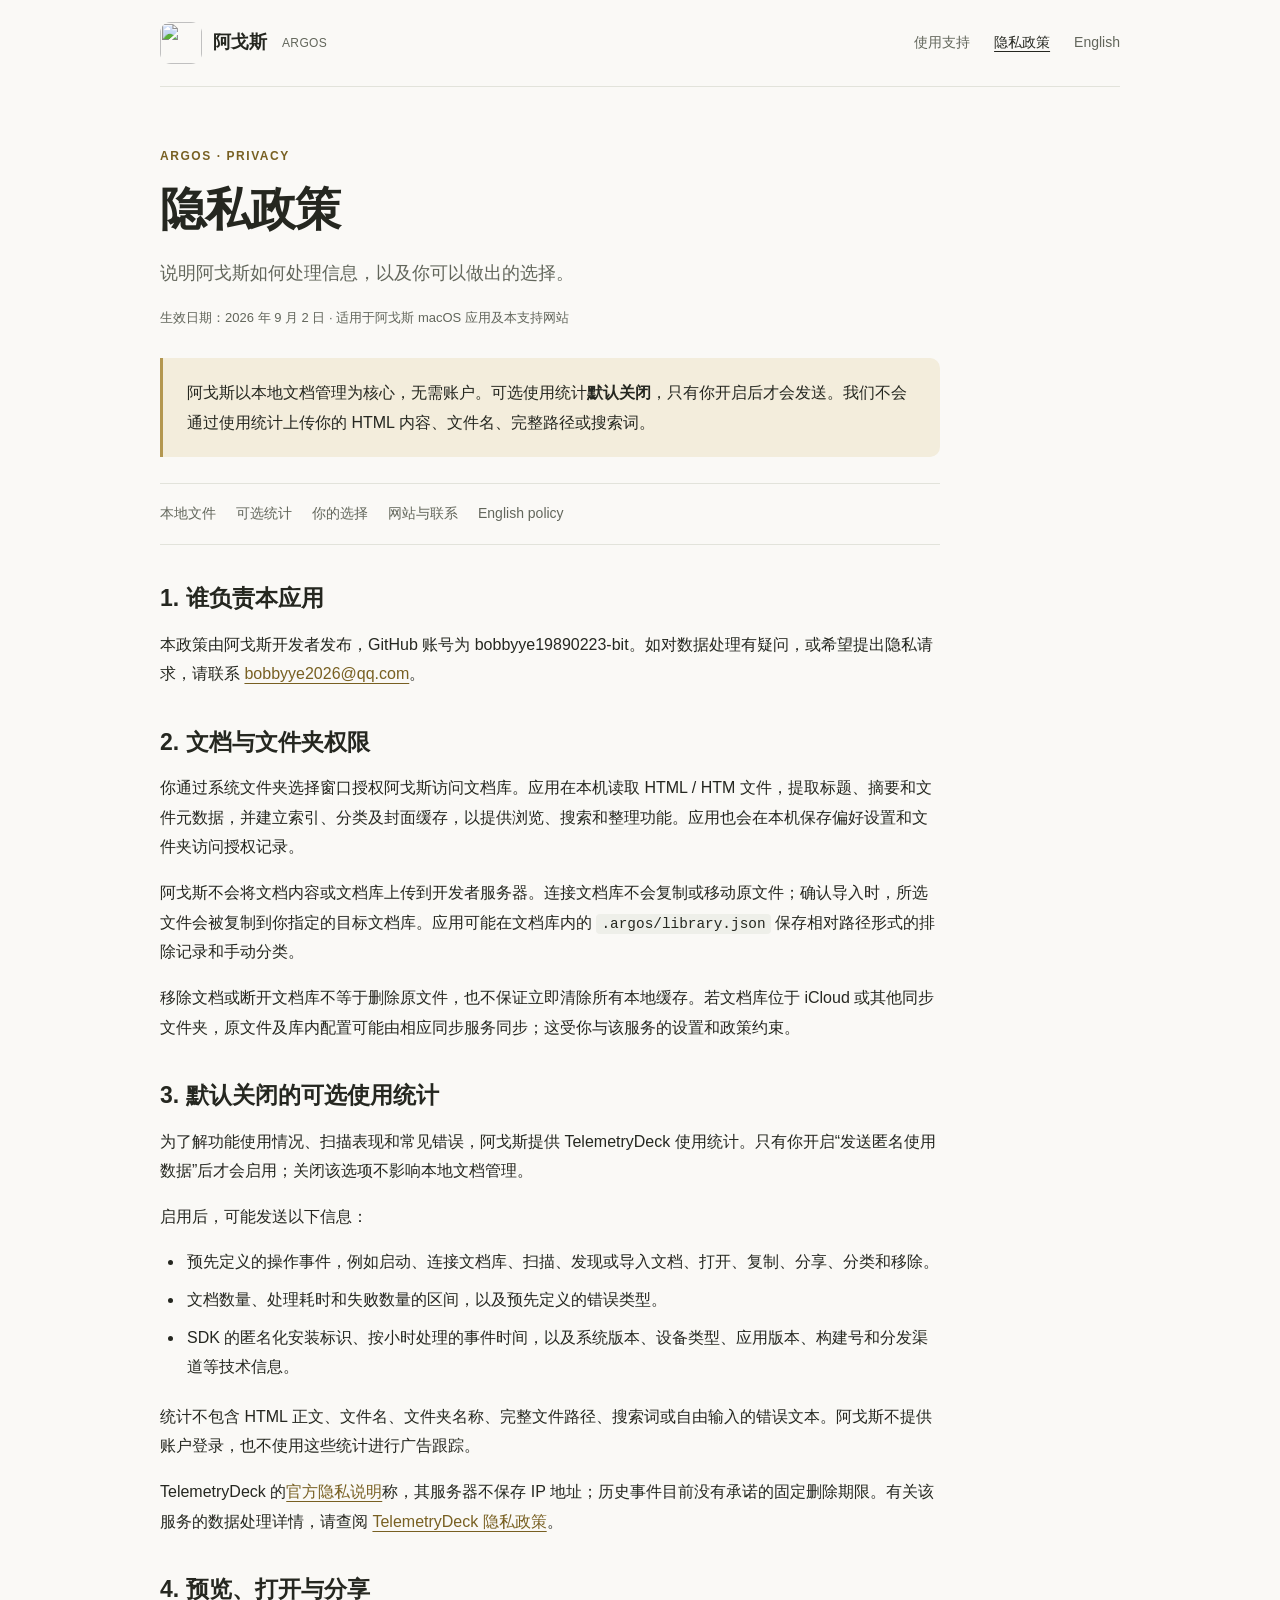
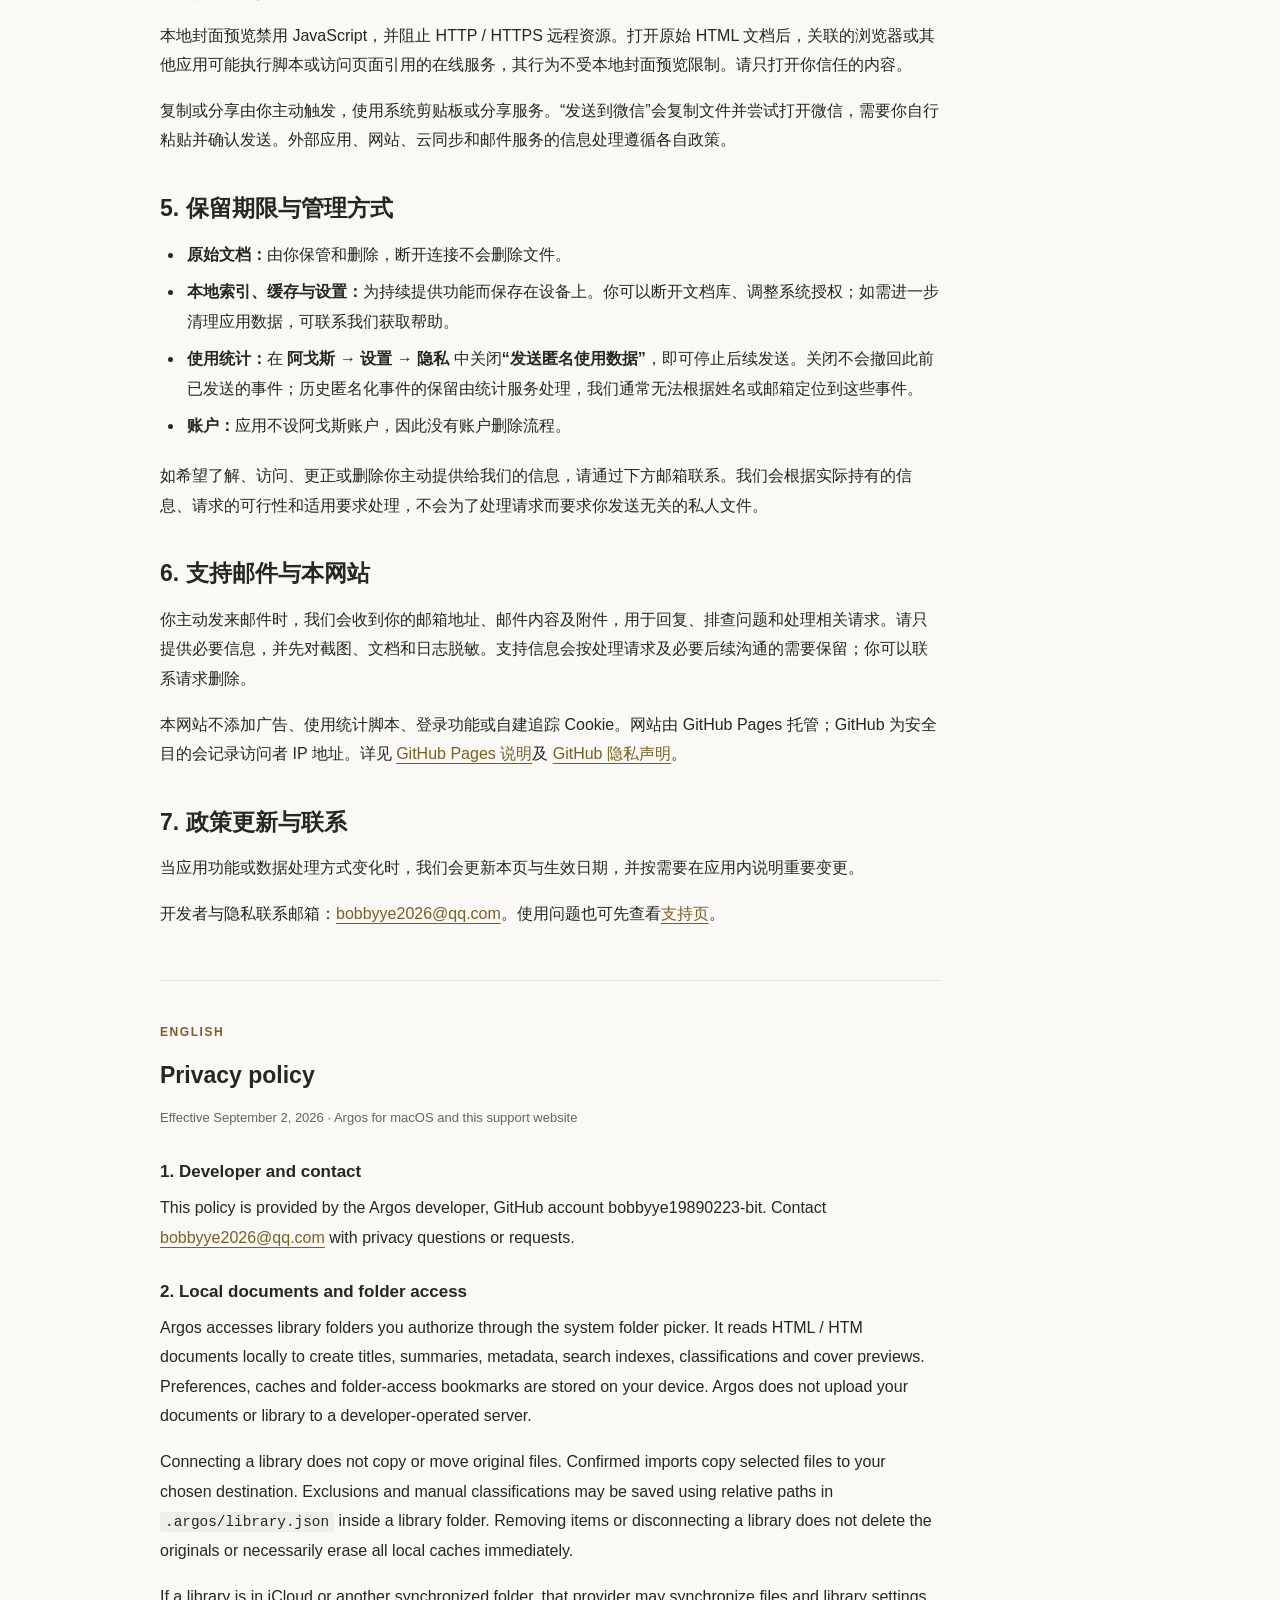
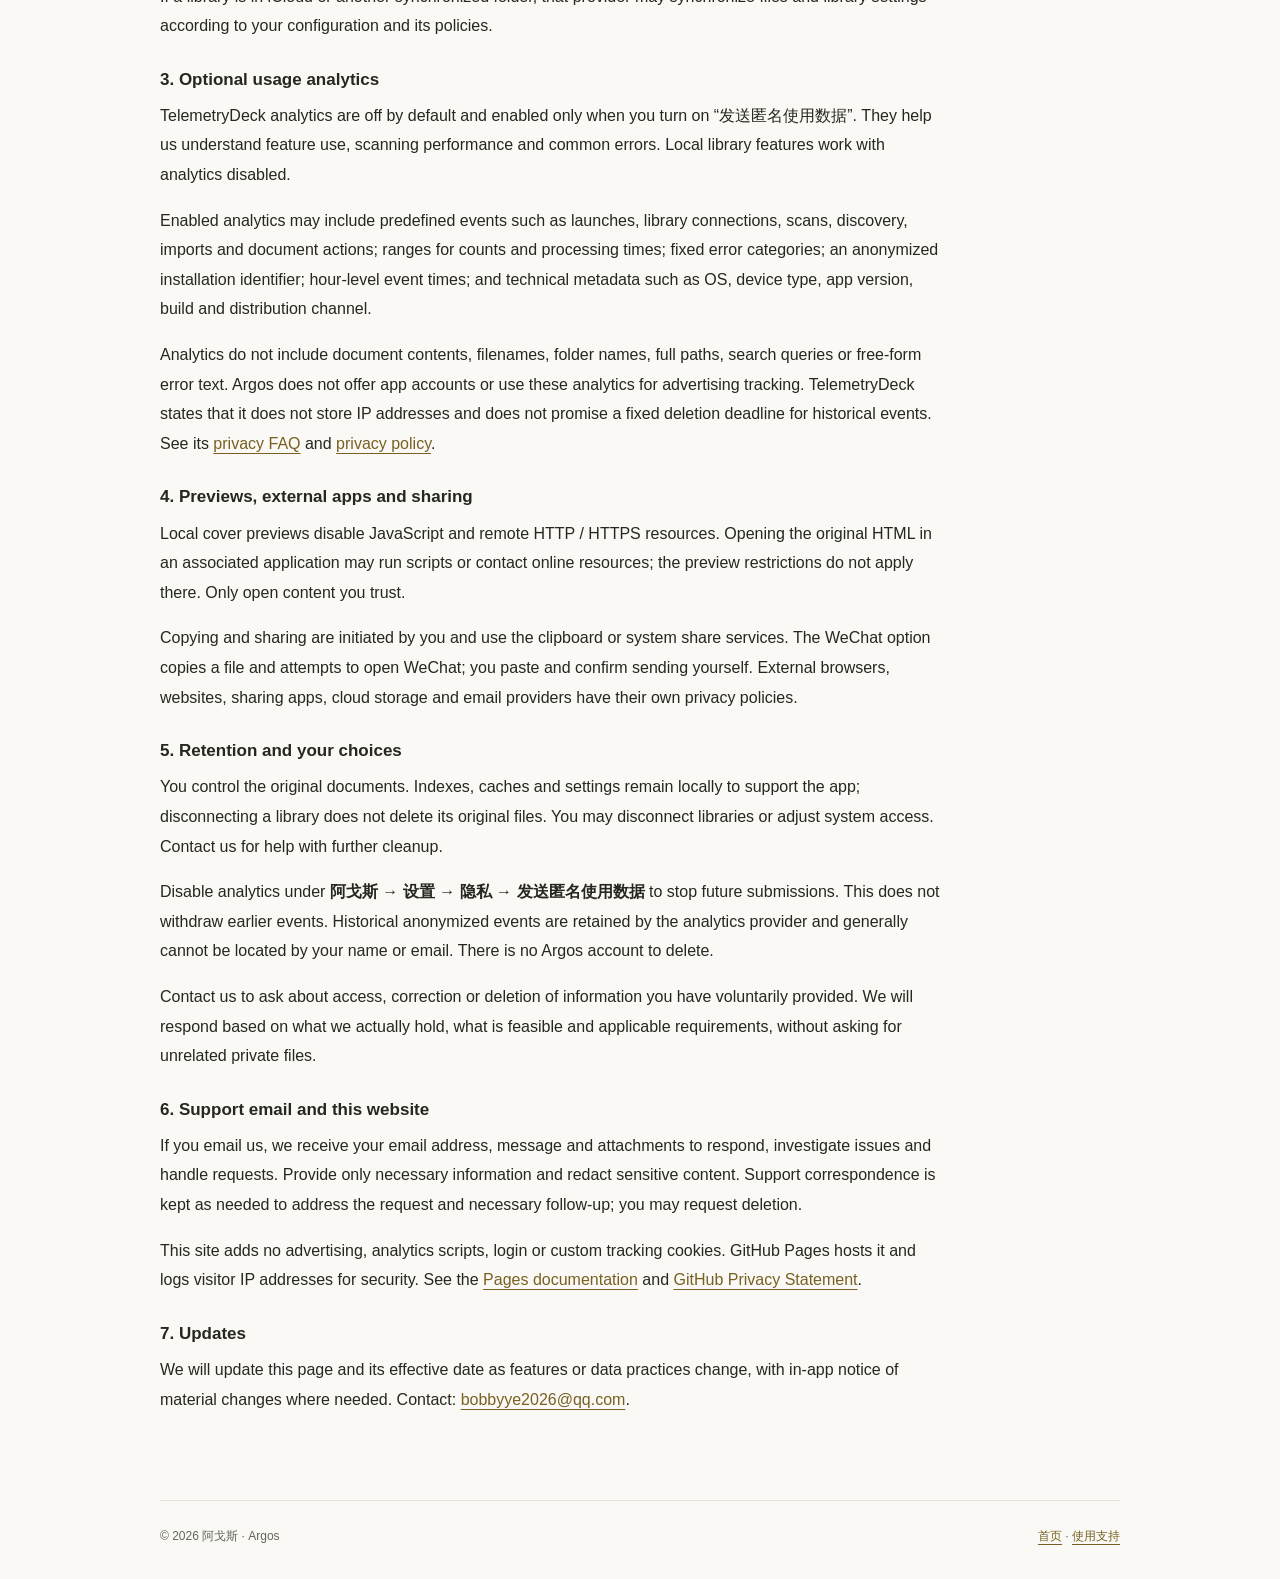
==== privacy.html @ d77c322e "Publish bilingual Argos support and privacy pages" ====
<!doctype html>
<html lang="zh-CN">
<head>
  <meta charset="utf-8">
  <meta name="viewport" content="width=device-width, initial-scale=1">
  <title>隐私政策 · 阿戈斯 Argos</title>
  <meta name="description" content="阿戈斯 Argos 隐私政策：本地文档处理、文件夹权限、默认关闭的可选 TelemetryDeck 使用统计、支持邮件与网站托管说明。">
  <meta property="og:type" content="website">
  <meta property="og:title" content="隐私政策 · 阿戈斯 Argos">
  <meta property="og:description" content="了解本地数据处理、可选使用统计及你的隐私选择。">
  <meta property="og:image" content="https://bobbyye19890223-bit.github.io/argos-support/assets/social-preview.png">
  <meta property="og:image:alt" content="阿戈斯 Argos · 支持与隐私 · Support &amp; Privacy">
  <meta property="og:image:width" content="1729">
  <meta property="og:image:height" content="910">
  <meta name="twitter:card" content="summary_large_image">
  <meta name="twitter:title" content="隐私政策 · 阿戈斯 Argos">
  <meta name="twitter:description" content="了解本地数据处理、可选使用统计及你的隐私选择。">
  <meta name="twitter:image" content="https://bobbyye19890223-bit.github.io/argos-support/assets/social-preview.png">
  <link rel="icon" href="assets/argos-icon.png" type="image/png">
  <link rel="stylesheet" href="style.css">
</head>
<body>
  <a class="skip" href="#main">跳到正文</a>
  <header class="wrap topbar">
    <a class="brand" href="index.html" aria-label="阿戈斯首页"><img src="assets/argos-icon.png" width="42" height="42" alt="">阿戈斯 <span>ARGOS</span></a>
    <nav aria-label="主导航"><a href="support.html">使用支持</a><a href="privacy.html" aria-current="page">隐私政策</a><a href="#english" lang="en">English</a></nav>
  </header>
  <main class="wrap" id="main">
    <article class="article">
      <p class="eyebrow">ARGOS · PRIVACY</p>
      <h1>隐私政策</h1>
      <p class="lead">说明阿戈斯如何处理信息，以及你可以做出的选择。</p>
      <p class="meta">生效日期：2026 年 9 月 2 日 · 适用于阿戈斯 macOS 应用及本支持网站</p>
      <div class="notice"><p>阿戈斯以本地文档管理为核心，无需账户。可选使用统计<strong>默认关闭</strong>，只有你开启后才会发送。我们不会通过使用统计上传你的 HTML 内容、文件名、完整路径或搜索词。</p></div>
      <nav class="toc" aria-label="本页目录"><a href="#local">本地文件</a><a href="#analytics">可选统计</a><a href="#choices">你的选择</a><a href="#website">网站与联系</a><a href="#english" lang="en">English policy</a></nav>
      <section id="operator">
        <h2>1. 谁负责本应用</h2>
        <p>本政策由阿戈斯开发者发布，GitHub 账号为 bobbyye19890223-bit。如对数据处理有疑问，或希望提出隐私请求，请联系 <a href="mailto:bobbyye2026@qq.com?subject=Argos%20Privacy">bobbyye2026@qq.com</a>。</p>
      </section>
      <section id="local">
        <h2>2. 文档与文件夹权限</h2>
        <p>你通过系统文件夹选择窗口授权阿戈斯访问文档库。应用在本机读取 HTML / HTM 文件，提取标题、摘要和文件元数据，并建立索引、分类及封面缓存，以提供浏览、搜索和整理功能。应用也会在本机保存偏好设置和文件夹访问授权记录。</p>
        <p>阿戈斯不会将文档内容或文档库上传到开发者服务器。连接文档库不会复制或移动原文件；确认导入时，所选文件会被复制到你指定的目标文档库。应用可能在文档库内的 <code>.argos/library.json</code> 保存相对路径形式的排除记录和手动分类。</p>
        <p>移除文档或断开文档库不等于删除原文件，也不保证立即清除所有本地缓存。若文档库位于 iCloud 或其他同步文件夹，原文件及库内配置可能由相应同步服务同步；这受你与该服务的设置和政策约束。</p>
      </section>
      <section id="analytics">
        <h2>3. 默认关闭的可选使用统计</h2>
        <p>为了解功能使用情况、扫描表现和常见错误，阿戈斯提供 TelemetryDeck 使用统计。只有你开启“发送匿名使用数据”后才会启用；关闭该选项不影响本地文档管理。</p>
        <p>启用后，可能发送以下信息：</p>
        <ul>
          <li>预先定义的操作事件，例如启动、连接文档库、扫描、发现或导入文档、打开、复制、分享、分类和移除。</li>
          <li>文档数量、处理耗时和失败数量的区间，以及预先定义的错误类型。</li>
          <li>SDK 的匿名化安装标识、按小时处理的事件时间，以及系统版本、设备类型、应用版本、构建号和分发渠道等技术信息。</li>
        </ul>
        <p>统计不包含 HTML 正文、文件名、文件夹名称、完整文件路径、搜索词或自由输入的错误文本。阿戈斯不提供账户登录，也不使用这些统计进行广告跟踪。</p>
        <p>TelemetryDeck 的<a href="https://telemetrydeck.com/docs/guides/privacy-faq/">官方隐私说明</a>称，其服务器不保存 IP 地址；历史事件目前没有承诺的固定删除期限。有关该服务的数据处理详情，请查阅 <a href="https://telemetrydeck.com/privacy">TelemetryDeck 隐私政策</a>。</p>
      </section>
      <section id="network">
        <h2>4. 预览、打开与分享</h2>
        <p>本地封面预览禁用 JavaScript，并阻止 HTTP / HTTPS 远程资源。打开原始 HTML 文档后，关联的浏览器或其他应用可能执行脚本或访问页面引用的在线服务，其行为不受本地封面预览限制。请只打开你信任的内容。</p>
        <p>复制或分享由你主动触发，使用系统剪贴板或分享服务。“发送到微信”会复制文件并尝试打开微信，需要你自行粘贴并确认发送。外部应用、网站、云同步和邮件服务的信息处理遵循各自政策。</p>
      </section>
      <section id="choices">
        <h2>5. 保留期限与管理方式</h2>
        <ul>
          <li><strong>原始文档：</strong>由你保管和删除，断开连接不会删除文件。</li>
          <li><strong>本地索引、缓存与设置：</strong>为持续提供功能而保存在设备上。你可以断开文档库、调整系统授权；如需进一步清理应用数据，可联系我们获取帮助。</li>
          <li><strong>使用统计：</strong>在 <strong>阿戈斯 → 设置 → 隐私</strong> 中关闭<strong>“发送匿名使用数据”</strong>，即可停止后续发送。关闭不会撤回此前已发送的事件；历史匿名化事件的保留由统计服务处理，我们通常无法根据姓名或邮箱定位到这些事件。</li>
          <li><strong>账户：</strong>应用不设阿戈斯账户，因此没有账户删除流程。</li>
        </ul>
        <p>如希望了解、访问、更正或删除你主动提供给我们的信息，请通过下方邮箱联系。我们会根据实际持有的信息、请求的可行性和适用要求处理，不会为了处理请求而要求你发送无关的私人文件。</p>
      </section>
      <section id="website">
        <h2>6. 支持邮件与本网站</h2>
        <p>你主动发来邮件时，我们会收到你的邮箱地址、邮件内容及附件，用于回复、排查问题和处理相关请求。请只提供必要信息，并先对截图、文档和日志脱敏。支持信息会按处理请求及必要后续沟通的需要保留；你可以联系请求删除。</p>
        <p>本网站不添加广告、使用统计脚本、登录功能或自建追踪 Cookie。网站由 GitHub Pages 托管；GitHub 为安全目的会记录访问者 IP 地址。详见 <a href="https://docs.github.com/en/pages/getting-started-with-github-pages/what-is-github-pages">GitHub Pages 说明</a>及 <a href="https://docs.github.com/en/site-policy/privacy-policies/github-privacy-statement">GitHub 隐私声明</a>。</p>
      </section>
      <section id="updates">
        <h2>7. 政策更新与联系</h2>
        <p>当应用功能或数据处理方式变化时，我们会更新本页与生效日期，并按需要在应用内说明重要变更。</p>
        <p>开发者与隐私联系邮箱：<a href="mailto:bobbyye2026@qq.com?subject=Argos%20Privacy">bobbyye2026@qq.com</a>。使用问题也可先查看<a href="support.html">支持页</a>。</p>
      </section>
      <section class="language" id="english" lang="en">
        <p class="eyebrow">ENGLISH</p>
        <h2>Privacy policy</h2>
        <p class="meta">Effective September 2, 2026 · Argos for macOS and this support website</p>
        <h3>1. Developer and contact</h3>
        <p>This policy is provided by the Argos developer, GitHub account bobbyye19890223-bit. Contact <a href="mailto:bobbyye2026@qq.com?subject=Argos%20Privacy">bobbyye2026@qq.com</a> with privacy questions or requests.</p>
        <h3>2. Local documents and folder access</h3>
        <p>Argos accesses library folders you authorize through the system folder picker. It reads HTML / HTM documents locally to create titles, summaries, metadata, search indexes, classifications and cover previews. Preferences, caches and folder-access bookmarks are stored on your device. Argos does not upload your documents or library to a developer-operated server.</p>
        <p>Connecting a library does not copy or move original files. Confirmed imports copy selected files to your chosen destination. Exclusions and manual classifications may be saved using relative paths in <code>.argos/library.json</code> inside a library folder. Removing items or disconnecting a library does not delete the originals or necessarily erase all local caches immediately.</p>
        <p>If a library is in iCloud or another synchronized folder, that provider may synchronize files and library settings according to your configuration and its policies.</p>
        <h3>3. Optional usage analytics</h3>
        <p>TelemetryDeck analytics are off by default and enabled only when you turn on “发送匿名使用数据”. They help us understand feature use, scanning performance and common errors. Local library features work with analytics disabled.</p>
        <p>Enabled analytics may include predefined events such as launches, library connections, scans, discovery, imports and document actions; ranges for counts and processing times; fixed error categories; an anonymized installation identifier; hour-level event times; and technical metadata such as OS, device type, app version, build and distribution channel.</p>
        <p>Analytics do not include document contents, filenames, folder names, full paths, search queries or free-form error text. Argos does not offer app accounts or use these analytics for advertising tracking. TelemetryDeck states that it does not store IP addresses and does not promise a fixed deletion deadline for historical events. See its <a href="https://telemetrydeck.com/docs/guides/privacy-faq/">privacy FAQ</a> and <a href="https://telemetrydeck.com/privacy">privacy policy</a>.</p>
        <h3>4. Previews, external apps and sharing</h3>
        <p>Local cover previews disable JavaScript and remote HTTP / HTTPS resources. Opening the original HTML in an associated application may run scripts or contact online resources; the preview restrictions do not apply there. Only open content you trust.</p>
        <p>Copying and sharing are initiated by you and use the clipboard or system share services. The WeChat option copies a file and attempts to open WeChat; you paste and confirm sending yourself. External browsers, websites, sharing apps, cloud storage and email providers have their own privacy policies.</p>
        <h3>5. Retention and your choices</h3>
        <p>You control the original documents. Indexes, caches and settings remain locally to support the app; disconnecting a library does not delete its original files. You may disconnect libraries or adjust system access. Contact us for help with further cleanup.</p>
        <p>Disable analytics under <strong>阿戈斯 → 设置 → 隐私 → 发送匿名使用数据</strong> to stop future submissions. This does not withdraw earlier events. Historical anonymized events are retained by the analytics provider and generally cannot be located by your name or email. There is no Argos account to delete.</p>
        <p>Contact us to ask about access, correction or deletion of information you have voluntarily provided. We will respond based on what we actually hold, what is feasible and applicable requirements, without asking for unrelated private files.</p>
        <h3>6. Support email and this website</h3>
        <p>If you email us, we receive your email address, message and attachments to respond, investigate issues and handle requests. Provide only necessary information and redact sensitive content. Support correspondence is kept as needed to address the request and necessary follow-up; you may request deletion.</p>
        <p>This site adds no advertising, analytics scripts, login or custom tracking cookies. GitHub Pages hosts it and logs visitor IP addresses for security. See the <a href="https://docs.github.com/en/pages/getting-started-with-github-pages/what-is-github-pages">Pages documentation</a> and <a href="https://docs.github.com/en/site-policy/privacy-policies/github-privacy-statement">GitHub Privacy Statement</a>.</p>
        <h3>7. Updates</h3>
        <p>We will update this page and its effective date as features or data practices change, with in-app notice of material changes where needed. Contact: <a href="mailto:bobbyye2026@qq.com">bobbyye2026@qq.com</a>.</p>
      </section>
    </article>
  </main>
  <footer class="wrap"><p>© 2026 阿戈斯 · Argos</p><p><a href="index.html">首页</a> · <a href="support.html">使用支持</a></p></footer>
</body>
</html>
---- style.css ----
:root {
  color-scheme: light;
  --paper: #faf9f6;
  --surface: #ffffff;
  --ink: #252720;
  --muted: #62665b;
  --line: #e2e3db;
  --accent: #786022;
  --tint: #f3eddc;
}
* { box-sizing: border-box; }
html { scroll-behavior: smooth; scroll-padding-top: 2rem; }
body { margin: 0; background: var(--paper); color: var(--ink); font-family: -apple-system, BlinkMacSystemFont, "Segoe UI", "PingFang SC", "Hiragino Sans GB", "Microsoft YaHei", sans-serif; font-size: 16px; line-height: 1.85; }
a { color: var(--accent); text-decoration-thickness: 1px; text-underline-offset: 4px; overflow-wrap: anywhere; }
a:hover { color: var(--ink); }
a:focus-visible { outline: 3px solid #876b29; outline-offset: 5px; border-radius: 3px; }
.skip { position: absolute; top: -100px; left: 1rem; background: white; padding: .5rem 1rem; z-index: 10; }
.skip:focus { top: 1rem; }
.wrap { width: min(100% - 48px, 960px); margin-inline: auto; }
.topbar { display: flex; justify-content: space-between; align-items: center; gap: 1.5rem; padding: 22px 0; border-bottom: 1px solid var(--line); }
.brand { display: flex; align-items: center; gap: 11px; text-decoration: none; color: var(--ink); font-size: 18px; font-weight: 650; white-space: nowrap; }
.brand img { width: 42px; height: 42px; border-radius: 11px; }
.brand span { color: var(--muted); font-size: 12px; font-weight: 400; margin-left: 4px; letter-spacing: .03em; }
nav { display: flex; flex-wrap: wrap; gap: 12px 24px; font-size: 14px; }
nav a { text-decoration: none; color: var(--muted); }
nav a[aria-current="page"] { color: var(--ink); text-decoration: underline; }
main { padding-block: 58px 70px; }
.eyebrow { color: var(--accent); font-size: 12px; letter-spacing: .13em; font-weight: 650; margin: 0 0 14px; }
h1 { font-size: clamp(32px, 5vw, 46px); line-height: 1.25; font-weight: 650; letter-spacing: -.025em; margin: 0 0 18px; }
h2 { font-size: 23px; line-height: 1.5; font-weight: 650; margin: 0 0 14px; }
h3 { font-size: 17px; line-height: 1.6; font-weight: 650; margin: 25px 0 8px; }
p { margin: 0 0 16px; }
.lead { font-size: 18px; color: var(--muted); max-width: 680px; }
.meta { color: var(--muted); font-size: 13px; margin-bottom: 28px; }
.intro { max-width: 780px; }
.notice { background: var(--tint); border-left: 3px solid #b39750; border-radius: 0 10px 10px 0; padding: 20px 24px; margin: 26px 0; }
.notice p:last-child { margin-bottom: 0; }
.links { display: grid; grid-template-columns: repeat(2, 1fr); gap: 20px; margin-top: 38px; }
.panel { background: var(--surface); border: 1px solid var(--line); border-radius: 16px; padding: 28px; }
.panel .label { font-size: 12px; letter-spacing: .08em; color: var(--muted); margin-bottom: 8px; }
.panel h2 { font-size: 25px; }
.panel p { color: var(--muted); }
.button { display: inline-block; padding: 9px 18px; background: var(--ink); color: white; text-decoration: none; border: 1px solid var(--ink); border-radius: 8px; font-size: 14px; }
.button:hover { background: #44483a; color: white; }
.contact { margin: 28px 0 38px; padding: 24px 28px; border: 1px solid var(--line); background: white; border-radius: 14px; }
.contact p { margin-bottom: 5px; }
.contact a { font-weight: 600; font-size: clamp(17px, 3vw, 21px); }
.article { max-width: 780px; }
.article section { margin-top: 36px; }
.article ul, .article ol { margin: 8px 0 20px; padding-left: 1.5em; }
.article li { padding-left: 3px; margin: 8px 0; }
.toc { display: flex; flex-wrap: wrap; gap: 8px 20px; padding: 17px 0; margin: 26px 0; border-block: 1px solid var(--line); font-size: 14px; }
.language { padding-top: 40px; margin-top: 52px !important; border-top: 1px solid var(--line); }
code { font-family: ui-monospace, SFMono-Regular, Menlo, monospace; font-size: .9em; background: #eeefe9; padding: 2px 5px; border-radius: 4px; overflow-wrap: anywhere; }
.small { font-size: 14px; color: var(--muted); }
footer { display: flex; flex-wrap: wrap; justify-content: space-between; gap: 8px 24px; border-top: 1px solid var(--line); padding: 24px 0 32px; color: var(--muted); font-size: 12px; }
footer p { margin: 0; }
@media (max-width: 600px) {
  .wrap { width: calc(100% - 36px); }
  .topbar { align-items: flex-start; flex-direction: column; gap: 15px; padding-block: 18px; }
  main { padding-block: 36px 48px; }
  .links { grid-template-columns: 1fr; gap: 14px; margin-top: 28px; }
  .panel, .contact { padding: 22px; }
  .notice { padding: 17px 20px; }
  .lead { font-size: 17px; }
}
@media (prefers-reduced-motion: reduce) { html { scroll-behavior: auto; } }
@media print {
  body { background: white; color: black; font-size: 11pt; }
  .wrap { width: 100%; }
  .topbar nav, .skip, .toc { display: none; }
  main { padding-block: 24px; }
  .notice, .contact, .panel { break-inside: avoid; }
  h2, h3 { break-after: avoid; }
}
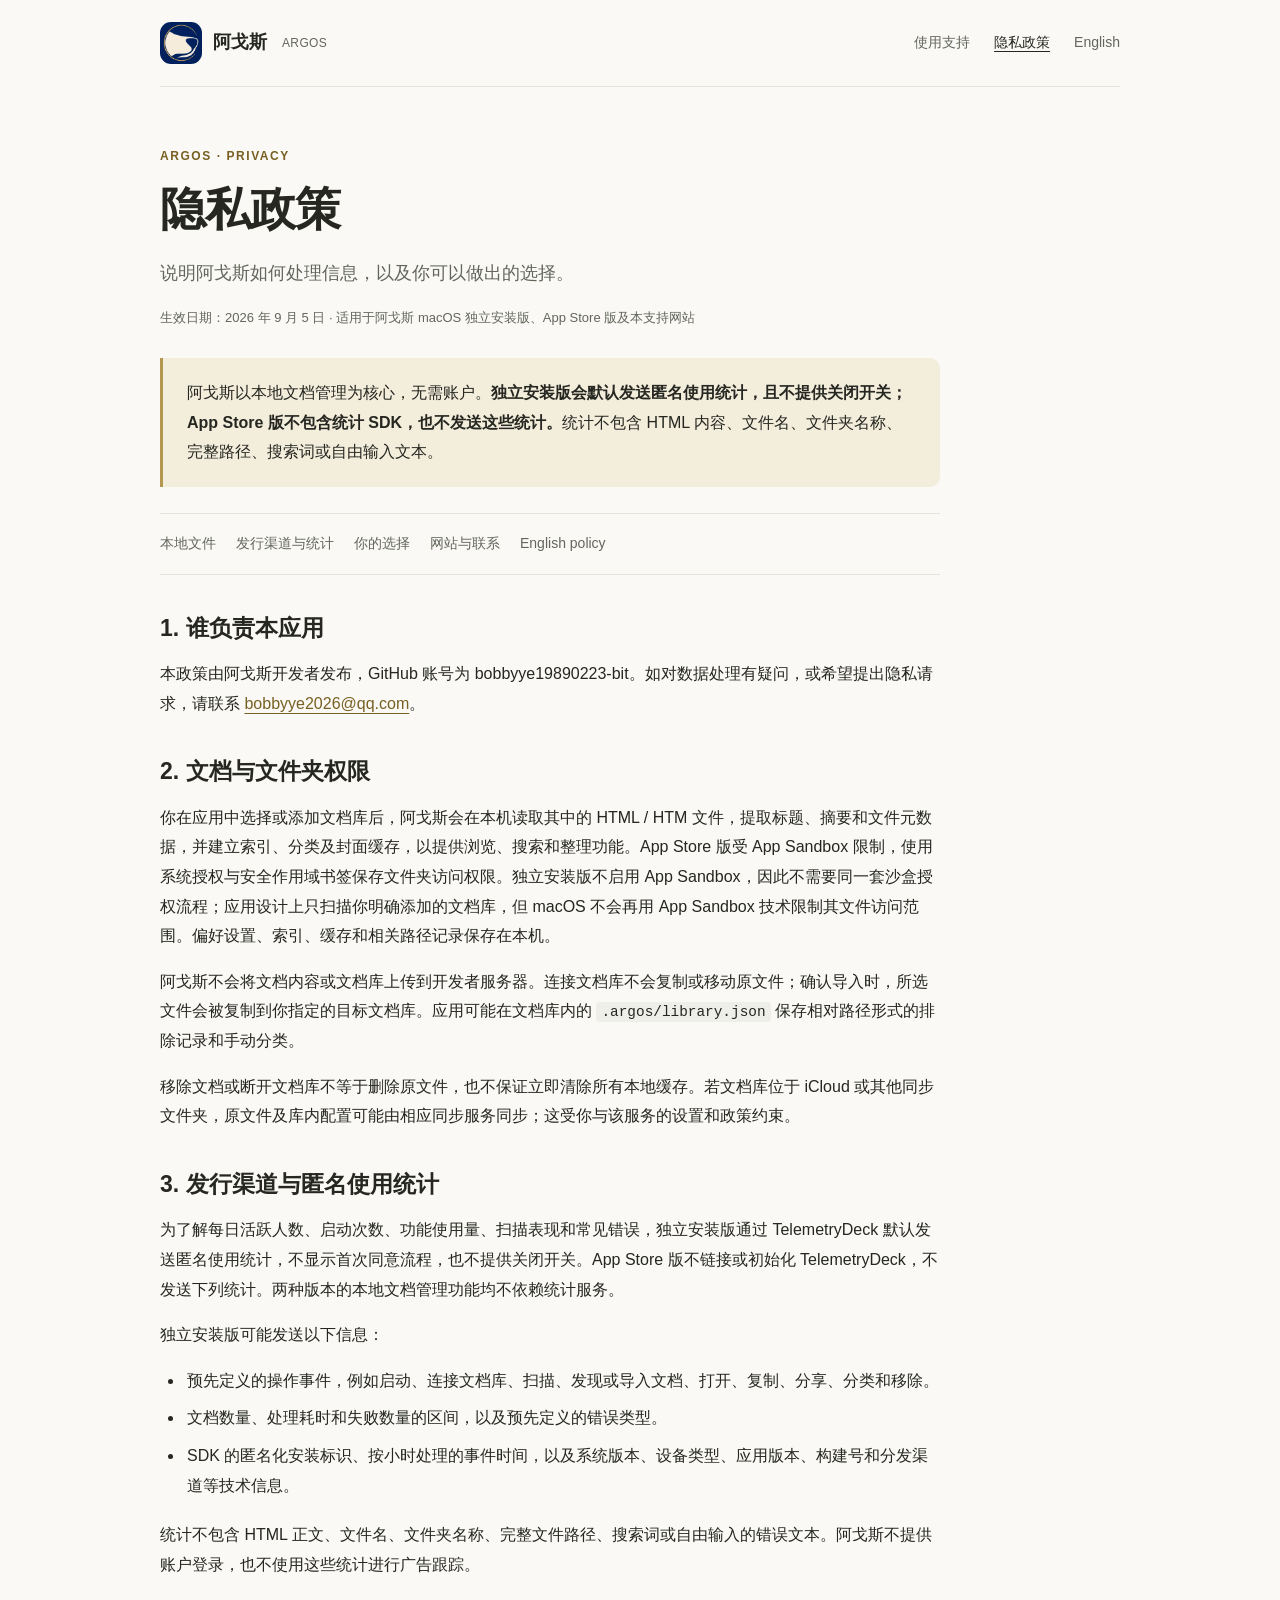
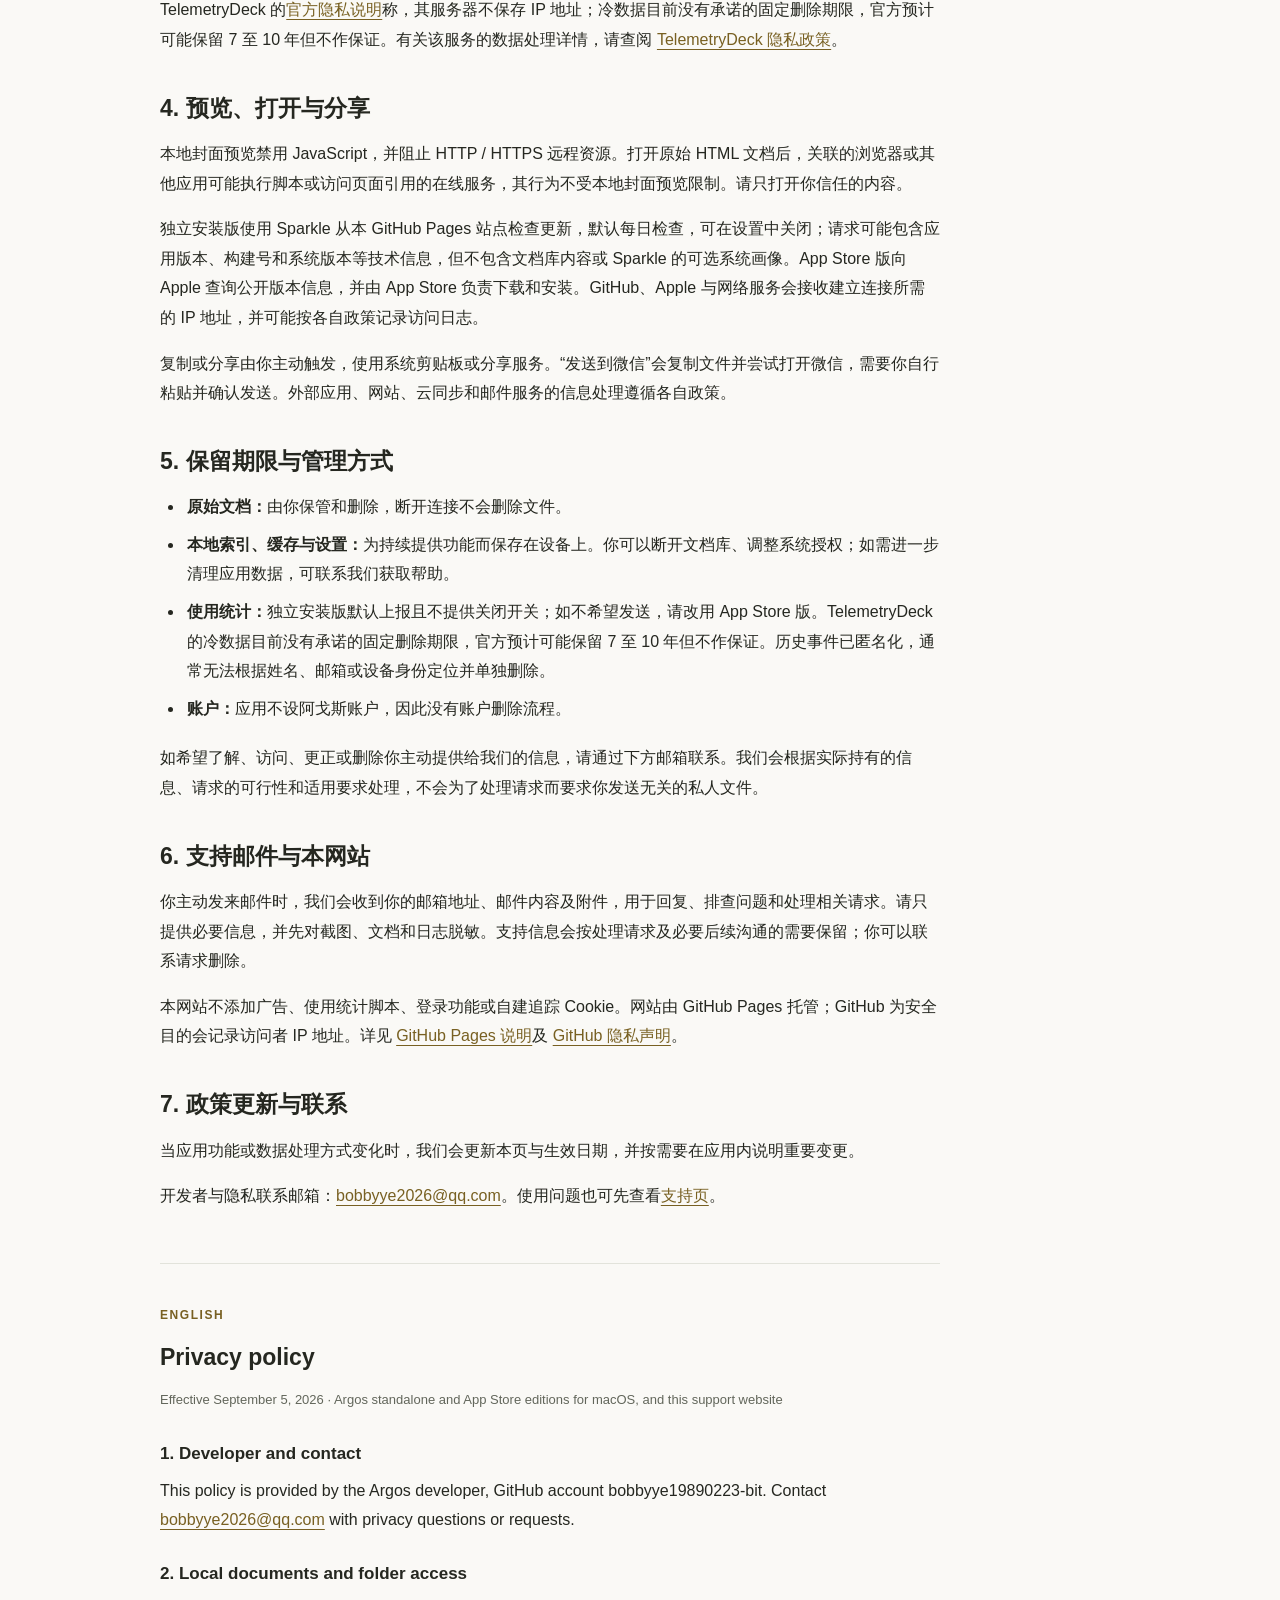
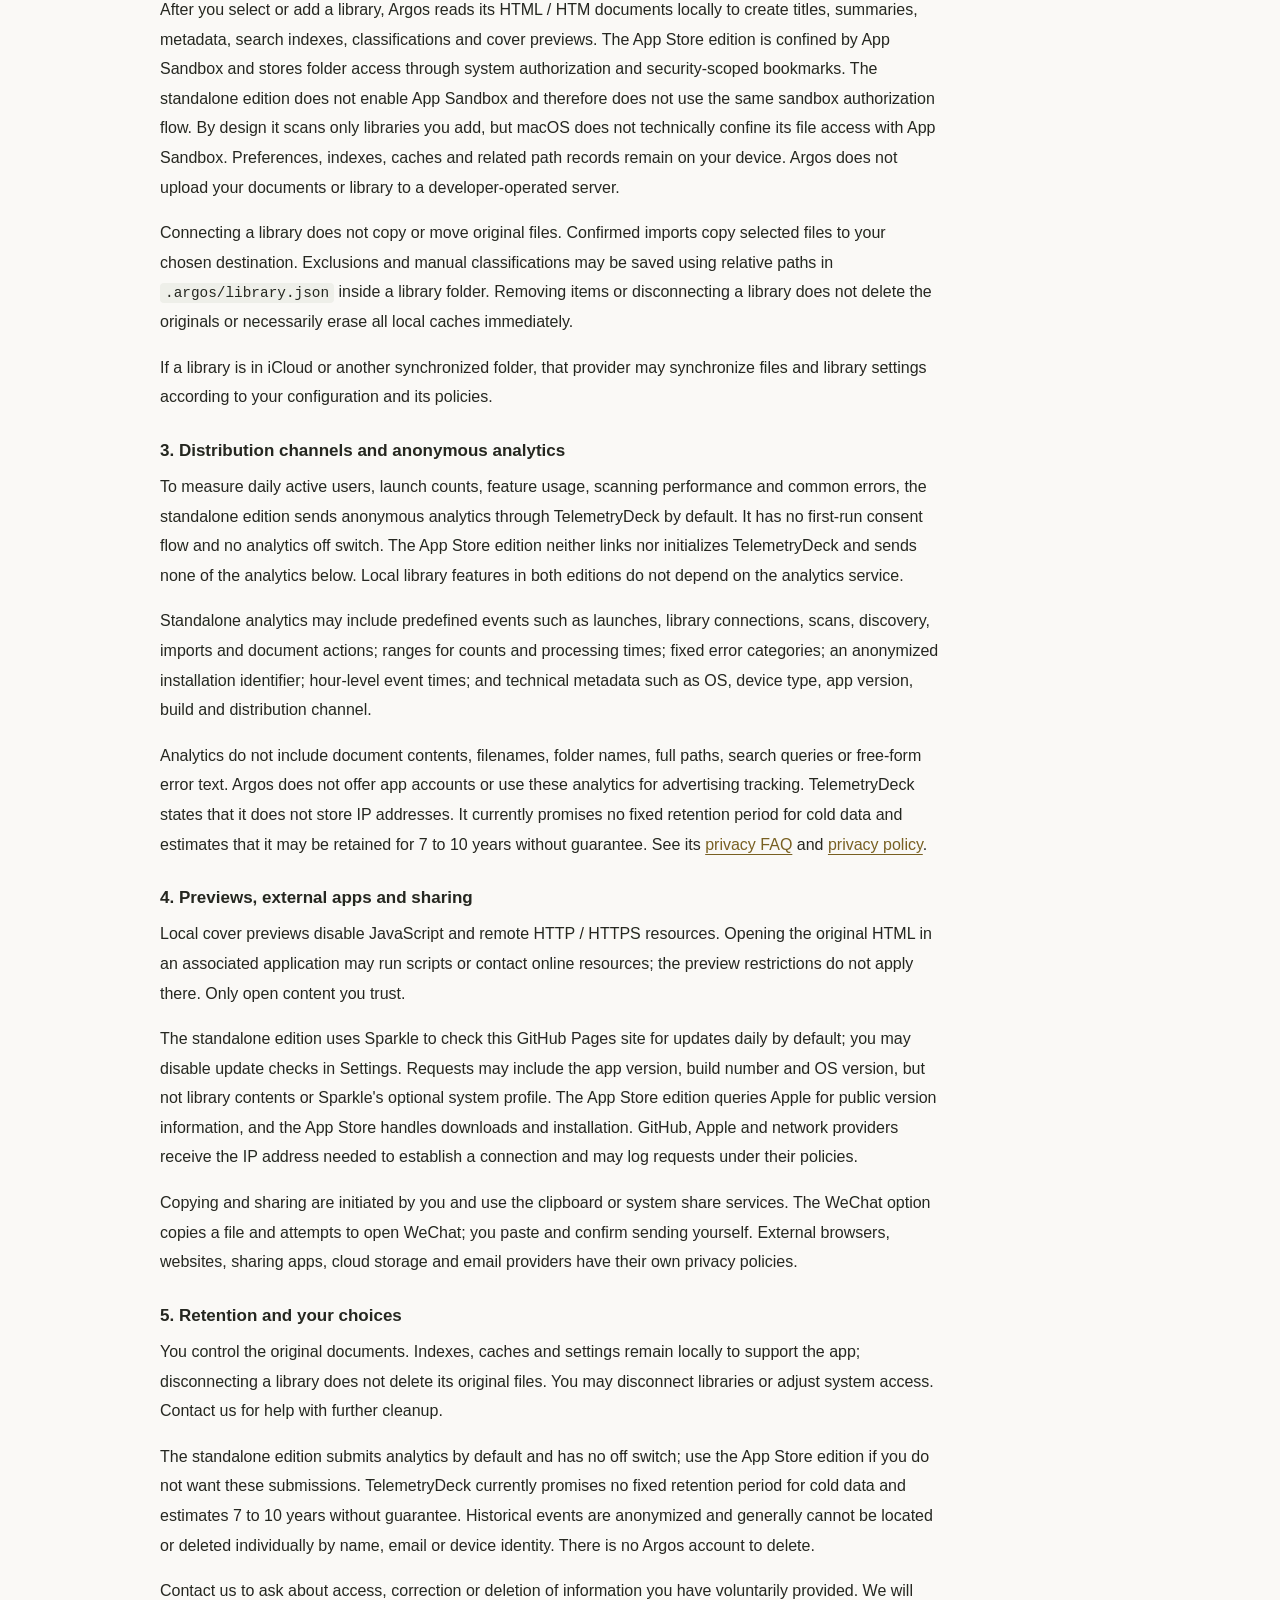
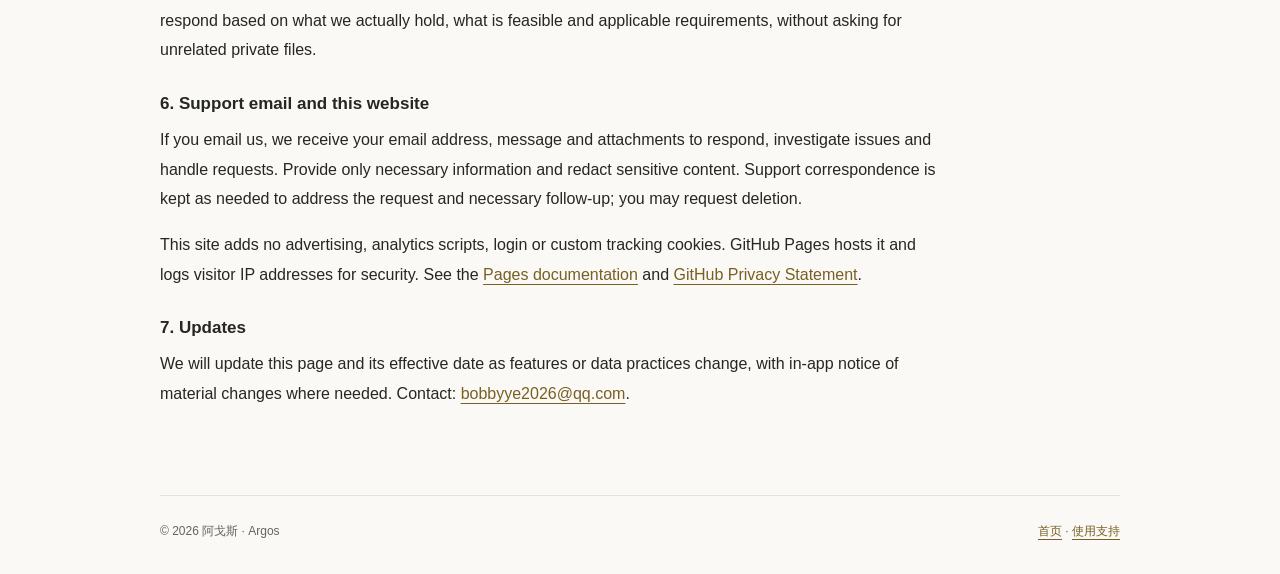
==== commit c472008f: "Disclose standalone analytics and sandbox differences Update the bilingual policy for build 19: stan" ====
--- a/privacy.html
+++ b/privacy.html
@@ -4,17 +4,17 @@
   <meta charset="utf-8">
   <meta name="viewport" content="width=device-width, initial-scale=1">
   <title>隐私政策 · 阿戈斯 Argos</title>
-  <meta name="description" content="阿戈斯 Argos 隐私政策：本地文档处理、文件夹权限、默认关闭的可选 TelemetryDeck 使用统计、支持邮件与网站托管说明。">
+  <meta name="description" content="阿戈斯 Argos 隐私政策：本地文档处理、发行渠道差异、独立版默认匿名统计、文件访问权限、软件更新、支持邮件与网站托管说明。">
   <meta property="og:type" content="website">
   <meta property="og:title" content="隐私政策 · 阿戈斯 Argos">
-  <meta property="og:description" content="了解本地数据处理、可选使用统计及你的隐私选择。">
+  <meta property="og:description" content="了解本地数据处理、发行渠道、独立版匿名统计与文件访问方式。">
   <meta property="og:image" content="https://bobbyye19890223-bit.github.io/argos-support/assets/social-preview.png">
   <meta property="og:image:alt" content="阿戈斯 Argos · 支持与隐私 · Support &amp; Privacy">
   <meta property="og:image:width" content="1729">
   <meta property="og:image:height" content="910">
   <meta name="twitter:card" content="summary_large_image">
   <meta name="twitter:title" content="隐私政策 · 阿戈斯 Argos">
-  <meta name="twitter:description" content="了解本地数据处理、可选使用统计及你的隐私选择。">
+  <meta name="twitter:description" content="了解本地数据处理、发行渠道、独立版匿名统计与文件访问方式。">
   <meta name="twitter:image" content="https://bobbyye19890223-bit.github.io/argos-support/assets/social-preview.png">
   <link rel="icon" href="assets/argos-icon.png" type="image/png">
   <link rel="stylesheet" href="style.css">
@@ -30,34 +30,35 @@
       <p class="eyebrow">ARGOS · PRIVACY</p>
       <h1>隐私政策</h1>
       <p class="lead">说明阿戈斯如何处理信息，以及你可以做出的选择。</p>
-      <p class="meta">生效日期：2026 年 9 月 2 日 · 适用于阿戈斯 macOS 应用及本支持网站</p>
-      <div class="notice"><p>阿戈斯以本地文档管理为核心，无需账户。可选使用统计<strong>默认关闭</strong>，只有你开启后才会发送。我们不会通过使用统计上传你的 HTML 内容、文件名、完整路径或搜索词。</p></div>
-      <nav class="toc" aria-label="本页目录"><a href="#local">本地文件</a><a href="#analytics">可选统计</a><a href="#choices">你的选择</a><a href="#website">网站与联系</a><a href="#english" lang="en">English policy</a></nav>
+      <p class="meta">生效日期：2026 年 9 月 5 日 · 适用于阿戈斯 macOS 独立安装版、App Store 版及本支持网站</p>
+      <div class="notice"><p>阿戈斯以本地文档管理为核心，无需账户。<strong>独立安装版会默认发送匿名使用统计，且不提供关闭开关；App Store 版不包含统计 SDK，也不发送这些统计。</strong>统计不包含 HTML 内容、文件名、文件夹名称、完整路径、搜索词或自由输入文本。</p></div>
+      <nav class="toc" aria-label="本页目录"><a href="#local">本地文件</a><a href="#analytics">发行渠道与统计</a><a href="#choices">你的选择</a><a href="#website">网站与联系</a><a href="#english" lang="en">English policy</a></nav>
       <section id="operator">
         <h2>1. 谁负责本应用</h2>
         <p>本政策由阿戈斯开发者发布，GitHub 账号为 bobbyye19890223-bit。如对数据处理有疑问，或希望提出隐私请求，请联系 <a href="mailto:bobbyye2026@qq.com?subject=Argos%20Privacy">bobbyye2026@qq.com</a>。</p>
       </section>
       <section id="local">
         <h2>2. 文档与文件夹权限</h2>
-        <p>你通过系统文件夹选择窗口授权阿戈斯访问文档库。应用在本机读取 HTML / HTM 文件，提取标题、摘要和文件元数据，并建立索引、分类及封面缓存，以提供浏览、搜索和整理功能。应用也会在本机保存偏好设置和文件夹访问授权记录。</p>
+        <p>你在应用中选择或添加文档库后，阿戈斯会在本机读取其中的 HTML / HTM 文件，提取标题、摘要和文件元数据，并建立索引、分类及封面缓存，以提供浏览、搜索和整理功能。App Store 版受 App Sandbox 限制，使用系统授权与安全作用域书签保存文件夹访问权限。独立安装版不启用 App Sandbox，因此不需要同一套沙盒授权流程；应用设计上只扫描你明确添加的文档库，但 macOS 不会再用 App Sandbox 技术限制其文件访问范围。偏好设置、索引、缓存和相关路径记录保存在本机。</p>
         <p>阿戈斯不会将文档内容或文档库上传到开发者服务器。连接文档库不会复制或移动原文件；确认导入时，所选文件会被复制到你指定的目标文档库。应用可能在文档库内的 <code>.argos/library.json</code> 保存相对路径形式的排除记录和手动分类。</p>
         <p>移除文档或断开文档库不等于删除原文件，也不保证立即清除所有本地缓存。若文档库位于 iCloud 或其他同步文件夹，原文件及库内配置可能由相应同步服务同步；这受你与该服务的设置和政策约束。</p>
       </section>
       <section id="analytics">
-        <h2>3. 默认关闭的可选使用统计</h2>
-        <p>为了解功能使用情况、扫描表现和常见错误，阿戈斯提供 TelemetryDeck 使用统计。只有你开启“发送匿名使用数据”后才会启用；关闭该选项不影响本地文档管理。</p>
-        <p>启用后，可能发送以下信息：</p>
+        <h2>3. 发行渠道与匿名使用统计</h2>
+        <p>为了解每日活跃人数、启动次数、功能使用量、扫描表现和常见错误，独立安装版通过 TelemetryDeck 默认发送匿名使用统计，不显示首次同意流程，也不提供关闭开关。App Store 版不链接或初始化 TelemetryDeck，不发送下列统计。两种版本的本地文档管理功能均不依赖统计服务。</p>
+        <p>独立安装版可能发送以下信息：</p>
         <ul>
           <li>预先定义的操作事件，例如启动、连接文档库、扫描、发现或导入文档、打开、复制、分享、分类和移除。</li>
           <li>文档数量、处理耗时和失败数量的区间，以及预先定义的错误类型。</li>
           <li>SDK 的匿名化安装标识、按小时处理的事件时间，以及系统版本、设备类型、应用版本、构建号和分发渠道等技术信息。</li>
         </ul>
         <p>统计不包含 HTML 正文、文件名、文件夹名称、完整文件路径、搜索词或自由输入的错误文本。阿戈斯不提供账户登录，也不使用这些统计进行广告跟踪。</p>
-        <p>TelemetryDeck 的<a href="https://telemetrydeck.com/docs/guides/privacy-faq/">官方隐私说明</a>称，其服务器不保存 IP 地址；历史事件目前没有承诺的固定删除期限。有关该服务的数据处理详情，请查阅 <a href="https://telemetrydeck.com/privacy">TelemetryDeck 隐私政策</a>。</p>
+        <p>TelemetryDeck 的<a href="https://telemetrydeck.com/docs/guides/privacy-faq/">官方隐私说明</a>称，其服务器不保存 IP 地址；冷数据目前没有承诺的固定删除期限，官方预计可能保留 7 至 10 年但不作保证。有关该服务的数据处理详情，请查阅 <a href="https://telemetrydeck.com/privacy">TelemetryDeck 隐私政策</a>。</p>
       </section>
       <section id="network">
         <h2>4. 预览、打开与分享</h2>
         <p>本地封面预览禁用 JavaScript，并阻止 HTTP / HTTPS 远程资源。打开原始 HTML 文档后，关联的浏览器或其他应用可能执行脚本或访问页面引用的在线服务，其行为不受本地封面预览限制。请只打开你信任的内容。</p>
+        <p>独立安装版使用 Sparkle 从本 GitHub Pages 站点检查更新，默认每日检查，可在设置中关闭；请求可能包含应用版本、构建号和系统版本等技术信息，但不包含文档库内容或 Sparkle 的可选系统画像。App Store 版向 Apple 查询公开版本信息，并由 App Store 负责下载和安装。GitHub、Apple 与网络服务会接收建立连接所需的 IP 地址，并可能按各自政策记录访问日志。</p>
         <p>复制或分享由你主动触发，使用系统剪贴板或分享服务。“发送到微信”会复制文件并尝试打开微信，需要你自行粘贴并确认发送。外部应用、网站、云同步和邮件服务的信息处理遵循各自政策。</p>
       </section>
       <section id="choices">
@@ -65,7 +66,7 @@
         <ul>
           <li><strong>原始文档：</strong>由你保管和删除，断开连接不会删除文件。</li>
           <li><strong>本地索引、缓存与设置：</strong>为持续提供功能而保存在设备上。你可以断开文档库、调整系统授权；如需进一步清理应用数据，可联系我们获取帮助。</li>
-          <li><strong>使用统计：</strong>在 <strong>阿戈斯 → 设置 → 隐私</strong> 中关闭<strong>“发送匿名使用数据”</strong>，即可停止后续发送。关闭不会撤回此前已发送的事件；历史匿名化事件的保留由统计服务处理，我们通常无法根据姓名或邮箱定位到这些事件。</li>
+          <li><strong>使用统计：</strong>独立安装版默认上报且不提供关闭开关；如不希望发送，请改用 App Store 版。TelemetryDeck 的冷数据目前没有承诺的固定删除期限，官方预计可能保留 7 至 10 年但不作保证。历史事件已匿名化，通常无法根据姓名、邮箱或设备身份定位并单独删除。</li>
           <li><strong>账户：</strong>应用不设阿戈斯账户，因此没有账户删除流程。</li>
         </ul>
         <p>如希望了解、访问、更正或删除你主动提供给我们的信息，请通过下方邮箱联系。我们会根据实际持有的信息、请求的可行性和适用要求处理，不会为了处理请求而要求你发送无关的私人文件。</p>
@@ -83,23 +84,24 @@
       <section class="language" id="english" lang="en">
         <p class="eyebrow">ENGLISH</p>
         <h2>Privacy policy</h2>
-        <p class="meta">Effective September 2, 2026 · Argos for macOS and this support website</p>
+        <p class="meta">Effective September 5, 2026 · Argos standalone and App Store editions for macOS, and this support website</p>
         <h3>1. Developer and contact</h3>
         <p>This policy is provided by the Argos developer, GitHub account bobbyye19890223-bit. Contact <a href="mailto:bobbyye2026@qq.com?subject=Argos%20Privacy">bobbyye2026@qq.com</a> with privacy questions or requests.</p>
         <h3>2. Local documents and folder access</h3>
-        <p>Argos accesses library folders you authorize through the system folder picker. It reads HTML / HTM documents locally to create titles, summaries, metadata, search indexes, classifications and cover previews. Preferences, caches and folder-access bookmarks are stored on your device. Argos does not upload your documents or library to a developer-operated server.</p>
+        <p>After you select or add a library, Argos reads its HTML / HTM documents locally to create titles, summaries, metadata, search indexes, classifications and cover previews. The App Store edition is confined by App Sandbox and stores folder access through system authorization and security-scoped bookmarks. The standalone edition does not enable App Sandbox and therefore does not use the same sandbox authorization flow. By design it scans only libraries you add, but macOS does not technically confine its file access with App Sandbox. Preferences, indexes, caches and related path records remain on your device. Argos does not upload your documents or library to a developer-operated server.</p>
         <p>Connecting a library does not copy or move original files. Confirmed imports copy selected files to your chosen destination. Exclusions and manual classifications may be saved using relative paths in <code>.argos/library.json</code> inside a library folder. Removing items or disconnecting a library does not delete the originals or necessarily erase all local caches immediately.</p>
         <p>If a library is in iCloud or another synchronized folder, that provider may synchronize files and library settings according to your configuration and its policies.</p>
-        <h3>3. Optional usage analytics</h3>
-        <p>TelemetryDeck analytics are off by default and enabled only when you turn on “发送匿名使用数据”. They help us understand feature use, scanning performance and common errors. Local library features work with analytics disabled.</p>
-        <p>Enabled analytics may include predefined events such as launches, library connections, scans, discovery, imports and document actions; ranges for counts and processing times; fixed error categories; an anonymized installation identifier; hour-level event times; and technical metadata such as OS, device type, app version, build and distribution channel.</p>
-        <p>Analytics do not include document contents, filenames, folder names, full paths, search queries or free-form error text. Argos does not offer app accounts or use these analytics for advertising tracking. TelemetryDeck states that it does not store IP addresses and does not promise a fixed deletion deadline for historical events. See its <a href="https://telemetrydeck.com/docs/guides/privacy-faq/">privacy FAQ</a> and <a href="https://telemetrydeck.com/privacy">privacy policy</a>.</p>
+        <h3>3. Distribution channels and anonymous analytics</h3>
+        <p>To measure daily active users, launch counts, feature usage, scanning performance and common errors, the standalone edition sends anonymous analytics through TelemetryDeck by default. It has no first-run consent flow and no analytics off switch. The App Store edition neither links nor initializes TelemetryDeck and sends none of the analytics below. Local library features in both editions do not depend on the analytics service.</p>
+        <p>Standalone analytics may include predefined events such as launches, library connections, scans, discovery, imports and document actions; ranges for counts and processing times; fixed error categories; an anonymized installation identifier; hour-level event times; and technical metadata such as OS, device type, app version, build and distribution channel.</p>
+        <p>Analytics do not include document contents, filenames, folder names, full paths, search queries or free-form error text. Argos does not offer app accounts or use these analytics for advertising tracking. TelemetryDeck states that it does not store IP addresses. It currently promises no fixed retention period for cold data and estimates that it may be retained for 7 to 10 years without guarantee. See its <a href="https://telemetrydeck.com/docs/guides/privacy-faq/">privacy FAQ</a> and <a href="https://telemetrydeck.com/privacy">privacy policy</a>.</p>
         <h3>4. Previews, external apps and sharing</h3>
         <p>Local cover previews disable JavaScript and remote HTTP / HTTPS resources. Opening the original HTML in an associated application may run scripts or contact online resources; the preview restrictions do not apply there. Only open content you trust.</p>
+        <p>The standalone edition uses Sparkle to check this GitHub Pages site for updates daily by default; you may disable update checks in Settings. Requests may include the app version, build number and OS version, but not library contents or Sparkle's optional system profile. The App Store edition queries Apple for public version information, and the App Store handles downloads and installation. GitHub, Apple and network providers receive the IP address needed to establish a connection and may log requests under their policies.</p>
         <p>Copying and sharing are initiated by you and use the clipboard or system share services. The WeChat option copies a file and attempts to open WeChat; you paste and confirm sending yourself. External browsers, websites, sharing apps, cloud storage and email providers have their own privacy policies.</p>
         <h3>5. Retention and your choices</h3>
         <p>You control the original documents. Indexes, caches and settings remain locally to support the app; disconnecting a library does not delete its original files. You may disconnect libraries or adjust system access. Contact us for help with further cleanup.</p>
-        <p>Disable analytics under <strong>阿戈斯 → 设置 → 隐私 → 发送匿名使用数据</strong> to stop future submissions. This does not withdraw earlier events. Historical anonymized events are retained by the analytics provider and generally cannot be located by your name or email. There is no Argos account to delete.</p>
+        <p>The standalone edition submits analytics by default and has no off switch; use the App Store edition if you do not want these submissions. TelemetryDeck currently promises no fixed retention period for cold data and estimates 7 to 10 years without guarantee. Historical events are anonymized and generally cannot be located or deleted individually by name, email or device identity. There is no Argos account to delete.</p>
         <p>Contact us to ask about access, correction or deletion of information you have voluntarily provided. We will respond based on what we actually hold, what is feasible and applicable requirements, without asking for unrelated private files.</p>
         <h3>6. Support email and this website</h3>
         <p>If you email us, we receive your email address, message and attachments to respond, investigate issues and handle requests. Provide only necessary information and redact sensitive content. Support correspondence is kept as needed to address the request and necessary follow-up; you may request deletion.</p>
